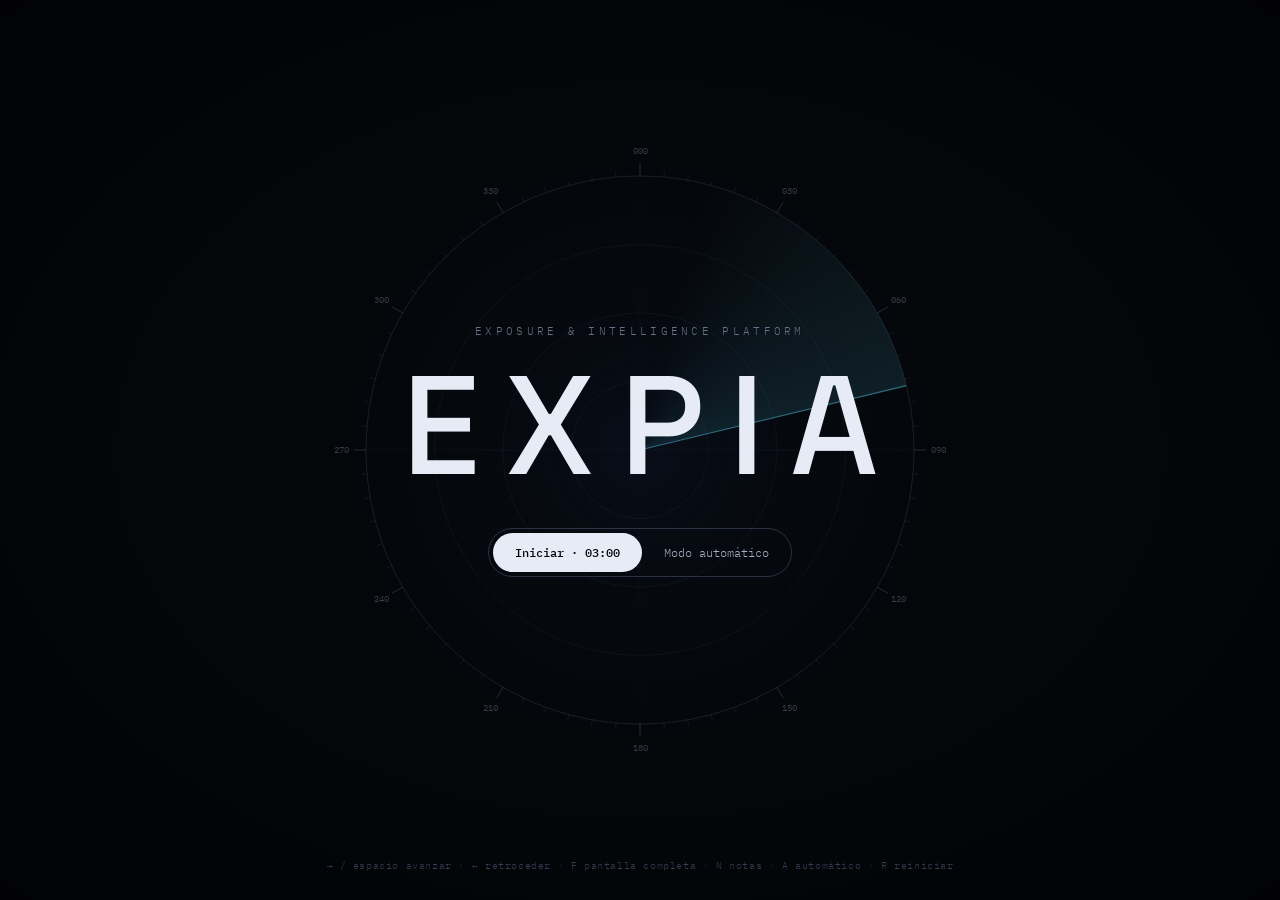
==== expia-serejemplo/index.html @ f6f75045 "EXPIA en el radar: presentación de 3 minutos (expia-serejemplo) Reloj de 180 s con ataques estimados" ====
<!doctype html>
<html lang="es">
<head>
  <meta charset="utf-8">
  <meta name="viewport" content="width=device-width, initial-scale=1">
  <title>EXPIA · En el radar</title>
  <meta name="description" content="EXPIA en tres minutos: por qué la exposición de la organización debe estar en el radar.">
  <link rel="stylesheet" href="css/styles.css">
</head>
<body>
  <!-- Radar: un único lienzo persistente -->
  <canvas id="radar" aria-hidden="true"></canvas>
  <div class="grain" aria-hidden="true"></div>

  <header class="top">
    <div class="top__brand"><b>EXPIA</b><span>/</span><span>En el radar</span></div>
    <div class="top__scene"><b data-num>00 / 10</b><span data-name>Listo</span></div>
    <div class="live" title="Ataques estimados contra una organización en Colombia desde que empezó la presentación (Check Point, oct 2026)">
      <svg class="live__ring" viewBox="0 0 36 36" aria-hidden="true"><circle class="track" cx="18" cy="18" r="15"/><circle class="fill" cx="18" cy="18" r="15"/></svg>
      <div class="live__txt">
        <span class="live__clock"><i></i><b data-clock>00:00</b><em>/ 03:00</em></span>
        <span class="live__att"><b data-attacks>0</b> ataques a una org. en Colombia desde que empezamos</span>
      </div>
    </div>
  </header>

  <!-- Pantalla de espera -->
  <div class="gate">
    <p class="gate__k">Exposure &amp; Intelligence Platform</p>
    <p class="gate__name">EXPIA</p>
    <div class="start">
      <button class="start--go" type="button">Iniciar · 03:00</button>
      <button class="start--auto" type="button">Modo automático</button>
    </div>
    <p class="gate__keys">→ / espacio avanzar · ← retroceder · F pantalla completa · N notas · A automático · R reiniciar</p>
  </div>

  <main id="stage"></main>

  <nav class="pace" aria-label="Ritmo de la presentación"></nav>
  <aside class="notes" aria-live="polite"><span>Guion</span><p></p></aside>

  <script src="js/data.js"></script>
  <script src="js/radar.js"></script>
  <script src="js/app.js"></script>
</body>
</html>
---- expia-serejemplo/css/styles.css ----
/* ==========================================================================
   EXPIA · SER EJEMPLO — ESTILOS
   Misma identidad de EXPIA: carbón azulado, Space Grotesk + IBM Plex Mono,
   colores con significado (rojo crítico, naranja alto, amarillo control,
   violeta identidad/amenaza, cian radar).
   ========================================================================== */
@font-face { font-family: 'Space Grotesk'; src: url('../assets/fonts/space-grotesk-var.woff2') format('woff2'); font-weight: 300 700; font-display: swap; }
@font-face { font-family: 'IBM Plex Mono'; src: url('../assets/fonts/plex-mono-300.woff2') format('woff2'); font-weight: 300; font-display: swap; }
@font-face { font-family: 'IBM Plex Mono'; src: url('../assets/fonts/plex-mono-400.woff2') format('woff2'); font-weight: 400; font-display: swap; }
@font-face { font-family: 'IBM Plex Mono'; src: url('../assets/fonts/plex-mono-500.woff2') format('woff2'); font-weight: 500; font-display: swap; }

:root {
  color-scheme: dark;
  --bg: #05070b;
  --ink: #e6ebf5; --ink-2: #a4afc4; --muted: #687389; --dim: #333c50;
  --line: rgba(150, 170, 215, 0.14); --line-2: rgba(150, 170, 215, 0.26);
  --cyan: #5ee2ff; --violet: #9680ff; --green: #3ddc97;
  --yellow: #ffd166; --orange: #ff8a3d; --red: #ff4558;
  --display: 'Space Grotesk', ui-sans-serif, system-ui, sans-serif;
  --mono: 'IBM Plex Mono', ui-monospace, Menlo, Consolas, monospace;
  --ease: cubic-bezier(0.16, 0.8, 0.2, 1);
  --pad: clamp(16px, 4vw, 56px);
}

* { box-sizing: border-box; margin: 0; padding: 0; }
html, body { height: 100%; overflow: hidden; }
body { background: var(--bg); color: var(--ink); font-family: var(--display); font-weight: 300; -webkit-font-smoothing: antialiased; }
b, strong { font-weight: 500; }
em { font-style: normal; color: var(--cyan); }
button { font: inherit; color: inherit; background: none; border: 0; cursor: pointer; }

#radar { position: fixed; inset: 0; z-index: 0; }
.grain { position: fixed; inset: 0; z-index: 1; pointer-events: none; background: radial-gradient(ellipse at center, transparent 45%, rgba(0,0,0,0.6) 100%); }

/* ---------- Barra superior ---------- */
.top { position: fixed; top: 0; left: 0; right: 0; z-index: 10; display: flex; align-items: center; justify-content: space-between; gap: 16px; padding: 18px var(--pad); font-family: var(--mono); font-size: 11px; letter-spacing: 0.08em; text-transform: uppercase; color: var(--muted); opacity: 0; transition: opacity 0.8s; }
.is-started .top { opacity: 1; }
.top__brand b { color: var(--ink); letter-spacing: 0.22em; }
.top__brand span { margin-left: 8px; }
.top__scene b { color: var(--cyan); font-weight: 400; margin-right: 10px; }

.live { display: flex; align-items: center; gap: 10px; padding: 6px 12px 6px 8px; border: 1px solid var(--line); border-radius: 30px; background: rgba(5, 7, 11, 0.6); backdrop-filter: blur(6px); transition: border-color 0.4s, box-shadow 0.4s; }
.live__ring { width: 30px; height: 30px; transform: rotate(-90deg); }
.live__ring circle { fill: none; stroke-width: 2; }
.live__ring .track { stroke: var(--line-2); }
.live__ring .fill { stroke: var(--red); stroke-linecap: round; }
.live__txt { display: flex; flex-direction: column; gap: 2px; }
.live__clock { display: flex; align-items: center; gap: 6px; color: var(--ink); font-size: 13px; }
.live__clock i { width: 6px; height: 6px; border-radius: 50%; background: var(--red); animation: blink 1.2s infinite; }
.live__clock em { color: var(--muted); font-size: 10px; }
.live__att { font-size: 9px; letter-spacing: 0.04em; text-transform: none; max-width: 230px; }
.live__att b { color: var(--red); font-size: 11px; }
.is-over .live__clock b { color: var(--red); }
.live.is-hit { animation: hit 1.6s var(--ease); }
[data-scene="here"] .live { border-color: rgba(255, 69, 88, 0.6); box-shadow: 0 0 0 6px rgba(255, 69, 88, 0.08); }
@keyframes blink { 50% { opacity: 0.25; } }
@keyframes hit { 0% { box-shadow: 0 0 0 0 rgba(255,69,88,0.8); border-color: var(--red); } 100% { box-shadow: 0 0 0 26px rgba(255,69,88,0); } }

/* ---------- Pantalla de espera ---------- */
.gate { position: fixed; inset: 0; z-index: 20; display: flex; flex-direction: column; align-items: center; justify-content: center; gap: 18px; text-align: center; padding: var(--pad); transition: opacity 0.9s, visibility 0.9s; }
.is-started .gate { opacity: 0; visibility: hidden; pointer-events: none; }
.gate__k { font-family: var(--mono); font-size: 11px; letter-spacing: 0.3em; text-transform: uppercase; color: var(--muted); }
.gate__name { font-size: clamp(56px, 11vw, 140px); font-weight: 500; letter-spacing: 0.18em; margin-right: -0.18em; line-height: 1; }
.start { display: flex; align-items: center; gap: 4px; margin-top: 14px; padding: 4px; border: 1px solid var(--line-2); border-radius: 40px; font-family: var(--mono); font-size: 12px; letter-spacing: 0.12em; text-transform: uppercase; }
.start--go { padding: 12px 22px; border-radius: 30px; background: var(--ink); color: var(--bg); font-weight: 500; transition: background 0.3s; }
.start--go:hover { background: var(--cyan); }
.start--auto { padding: 12px 18px; color: var(--ink-2); border-radius: 30px; }
.start--auto:hover { color: var(--ink); background: rgba(150,170,215,0.1); }
.gate__keys { position: absolute; bottom: 28px; left: var(--pad); right: var(--pad); font-family: var(--mono); font-size: 10px; color: var(--dim); letter-spacing: 0.06em; }

/* ---------- Escenas ---------- */
#stage { position: fixed; inset: 0; z-index: 5; pointer-events: none; }
.scene { position: absolute; inset: 0; padding: 96px var(--pad) 80px; opacity: 0; visibility: hidden; transition: opacity 0.7s, visibility 0.7s; }
.scene.is-active { opacity: 1; visibility: visible; transition-delay: 0.25s; }
.scene > * { transition: transform 1.1s var(--ease), opacity 1.1s var(--ease); }
.scene:not(.is-active) > * { transform: translateY(18px); opacity: 0; }
.scene.is-active > * { transition-delay: 0.35s; }

/* Entradas escalonadas */
.r { display: inline-block; opacity: 0; transform: translateY(14px); transition: opacity 0.9s var(--ease), transform 0.9s var(--ease); }
.is-active .r { opacity: 1; transform: none; }
.center .r:nth-child(1), .mega .r:nth-child(1) { transition-delay: 0.4s; }
.mega .r:nth-child(2) { transition-delay: 0.9s; }
.center > .r:nth-child(2) { transition-delay: 1.2s; }
.center > .r:nth-child(3) { transition-delay: 2.0s; }
.center > .r:nth-child(4) { transition-delay: 2.8s; }
.center > .r:nth-child(5) { transition-delay: 3.4s; }
.center > .r:nth-child(6) { transition-delay: 4s; }
.scene--hook .lead.r { transition-delay: 1.9s; color: var(--red); }

.k { font-family: var(--mono); font-size: 11px; letter-spacing: 0.22em; text-transform: uppercase; color: var(--cyan); margin-bottom: 18px; }
.mega { font-size: clamp(44px, 8vw, 112px); font-weight: 500; line-height: 0.98; letter-spacing: -0.03em; }
.mega--s { font-size: clamp(34px, 5.4vw, 76px); margin: 18px 0 8px; }
.h2 { font-size: clamp(24px, 3.2vw, 44px); font-weight: 400; line-height: 1.1; letter-spacing: -0.02em; max-width: 18ch; }
.h2--xl { font-size: clamp(30px, 4.4vw, 62px); max-width: 20ch; margin: 0 auto; }
.lead { font-size: clamp(20px, 2.4vw, 32px); line-height: 1.2; letter-spacing: -0.01em; color: var(--ink); }
.lead--s { font-size: clamp(17px, 1.8vw, 24px); margin-top: 22px; color: var(--ink-2); }
.lead--s b { color: var(--ink); }
.sub { margin-top: 14px; font-size: clamp(14px, 1.3vw, 17px); color: var(--ink-2); line-height: 1.45; max-width: 44ch; }
.sub b { color: var(--ink); }
.sub s { color: var(--muted); }
.src { margin-top: 10px; font-family: var(--mono); font-size: 10px; letter-spacing: 0.06em; color: var(--muted); }
.src::before { content: 'Fuente · '; color: var(--dim); }

.center { position: absolute; inset: 0; display: flex; flex-direction: column; align-items: center; justify-content: center; text-align: center; padding: 96px var(--pad) 80px; }
.col { position: absolute; top: 50%; left: var(--pad); transform: translateY(-50%); max-width: min(560px, 52vw); }
.col--wide { max-width: min(760px, 62vw); }
.scene:not(.is-active) > .col { transform: translateY(calc(-50% + 18px)); }
.corner { position: absolute; }
.corner.tl { top: 96px; left: var(--pad); }
.corner.br { right: var(--pad); bottom: 88px; text-align: right; max-width: 460px; }
.corner.br .h2 { margin-left: auto; }
.corner.br .sub { margin-left: auto; }
.bottom-line { position: absolute; left: var(--pad); bottom: 70px; font-size: clamp(16px, 1.6vw, 22px); color: var(--ink-2); max-width: 34ch; }
.bottom-line b { color: var(--red); }

/* Número gigante */
.giant { font-size: clamp(96px, 17vw, 230px); font-weight: 500; line-height: 0.85; letter-spacing: -0.05em; font-variant-numeric: tabular-nums; }
.giant small { font-size: 0.42em; color: var(--ink-2); margin-left: 0.05em; letter-spacing: -0.02em; }
.giant--red { color: var(--red); font-size: clamp(84px, 14vw, 200px); }
.scene--door .giant { color: var(--orange); margin-bottom: 14px; }
.scene--here .lead { margin-top: 14px; }
.arrow-up { color: var(--red); font-weight: 500; }

/* Carrera */
.race { display: grid; gap: 14px; margin: 6px 0 8px; }
.race__row { display: grid; grid-template-columns: minmax(150px, auto) 1fr; gap: 22px; align-items: center; }
.race__n { font-size: clamp(54px, 7vw, 96px); font-weight: 500; letter-spacing: -0.04em; line-height: 1; font-variant-numeric: tabular-nums; }
.race__n small { font-size: 0.3em; color: var(--ink-2); margin-left: 6px; letter-spacing: 0; }
.att .race__n { color: var(--red); }
.def .race__n { color: var(--ink-2); }
.race__l { font-size: clamp(14px, 1.3vw, 17px); color: var(--ink-2); line-height: 1.4; max-width: 34ch; }
.race__bar { position: relative; height: 2px; background: var(--line); margin: 8px 0; }
.race__bar i { position: absolute; top: -1px; height: 4px; border-radius: 2px; transform-origin: left; transform: scaleX(0); transition: transform 1.6s var(--ease); }
.race__bar .a { left: 0; width: 14%; background: var(--red); transition-delay: 0.9s; }
.race__bar .b { left: 14%; width: 86%; background: var(--dim); transition-delay: 1.6s; transition-duration: 3s; }
.is-active .race__bar i { transform: scaleX(1); }
.race__patch { position: absolute; left: 14%; top: -22px; transform: translateX(-50%); font-family: var(--mono); font-size: 9px; letter-spacing: 0.14em; text-transform: uppercase; color: var(--yellow); }
.race__patch::after { content: ''; position: absolute; left: 50%; top: 16px; width: 1px; height: 14px; background: var(--yellow); }

/* IA */
.center--ai .k { color: var(--violet); }
.stats { display: flex; gap: clamp(24px, 5vw, 72px); margin: 34px 0 6px; justify-content: center; }
.stats div { display: flex; flex-direction: column; gap: 4px; }
.stats b { font-size: clamp(42px, 6vw, 84px); font-weight: 500; letter-spacing: -0.04em; line-height: 1; color: var(--violet); font-variant-numeric: tabular-nums; }
.stats span, .counts span { font-family: var(--mono); font-size: 11px; letter-spacing: 0.08em; text-transform: uppercase; color: var(--ink-2); }
.pill { margin-top: 26px; display: inline-flex; gap: 10px; align-items: baseline; padding: 10px 18px; border: 1px solid rgba(150,128,255,0.4); border-radius: 30px; font-size: 15px; color: var(--ink-2); }
.pill b { color: var(--ink); }
.pill i { font-style: normal; font-family: var(--mono); font-size: 9px; color: var(--muted); }

/* Ruido */
.counts { display: grid; gap: 16px; }
.counts div { display: flex; flex-direction: column; }
.counts b { font-size: clamp(36px, 4.6vw, 64px); font-weight: 500; letter-spacing: -0.03em; line-height: 1; font-variant-numeric: tabular-nums; }
.counts div:first-child b { color: var(--orange); }
.counts div:last-child b { color: var(--red); }

/* EXPIA */
.top-center { position: absolute; top: 84px; left: 0; right: 0; text-align: center; padding: 0 var(--pad); }
.top-center .h2 { margin: 6px auto 0; max-width: 26ch; font-size: clamp(20px, 2.3vw, 32px); color: var(--ink-2); }
.brand { font-size: clamp(40px, 5.4vw, 76px); font-weight: 500; letter-spacing: 0.2em; margin-right: -0.2em; line-height: 1; }
.brand span { display: block; margin-top: 10px; font-family: var(--mono); font-size: 11px; font-weight: 400; letter-spacing: 0.3em; color: var(--cyan); text-transform: uppercase; }
.brand--c { margin-top: 30px; font-size: clamp(28px, 3.4vw, 46px); }
.pillars { position: absolute; left: var(--pad); right: var(--pad); bottom: 72px; display: grid; grid-template-columns: repeat(4, 1fr); gap: 1px; background: var(--line); border: 1px solid var(--line); }
.pillars div { background: rgba(5, 7, 11, 0.82); padding: 16px 18px; display: flex; flex-direction: column; gap: 4px; opacity: 0; transform: translateY(10px); transition: opacity 0.8s var(--ease), transform 0.8s var(--ease); }
.is-active .pillars div { opacity: 1; transform: none; }
.is-active .pillars div:nth-child(1) { transition-delay: 6s; }
.is-active .pillars div:nth-child(2) { transition-delay: 7.2s; }
.is-active .pillars div:nth-child(3) { transition-delay: 8.4s; }
.is-active .pillars div:nth-child(4) { transition-delay: 9.6s; }
.pillars i { font-style: normal; font-family: var(--mono); font-size: 10px; color: var(--cyan); }
.pillars b { font-size: 20px; }
.pillars span { font-size: 13px; color: var(--ink-2); line-height: 1.35; }
.pillars div:last-child b { color: var(--green); }
.tag-note { position: absolute; right: var(--pad); bottom: 48px; font-family: var(--mono); font-size: 9px; color: var(--dim); letter-spacing: 0.1em; text-transform: uppercase; }

/* Resultado */
.funnel { display: grid; gap: 6px; margin-bottom: 26px; }
.funnel div { width: var(--w); display: flex; align-items: baseline; gap: 14px; padding: 10px 16px; border-left: 2px solid var(--line-2); background: linear-gradient(90deg, rgba(150,170,215,0.1), rgba(150,170,215,0)); opacity: 0; transform: translateX(-12px); transition: opacity 0.8s var(--ease), transform 0.8s var(--ease); }
.is-active .funnel div { opacity: 1; transform: none; }
.is-active .funnel div:nth-child(2) { transition-delay: 0.5s; }
.is-active .funnel div:nth-child(3) { transition-delay: 1s; }
.is-active .funnel div:nth-child(4) { transition-delay: 1.5s; }
.funnel b { font-size: clamp(24px, 2.8vw, 38px); font-weight: 500; letter-spacing: -0.02em; font-variant-numeric: tabular-nums; min-width: 5.6ch; }
.funnel span { font-family: var(--mono); font-size: 11px; letter-spacing: 0.1em; text-transform: uppercase; color: var(--ink-2); }
.funnel .hot { border-left-color: var(--red); background: linear-gradient(90deg, rgba(255,69,88,0.22), rgba(255,69,88,0)); }
.funnel .hot b { color: var(--red); }
.money { display: flex; gap: 32px; flex-wrap: wrap; }
.money div { display: flex; flex-direction: column; gap: 4px; }
.money b { font-size: clamp(22px, 2.4vw, 32px); font-weight: 500; }
.money span { font-size: 13px; color: var(--ink-2); max-width: 26ch; }
.money .good b { color: var(--green); }

/* Cierre */
.scene--close .lead { color: var(--ink-2); display: block; }
.scene--close .lead + .lead { color: var(--ink); }
.ask { margin-top: 34px; padding: 12px 22px; border: 1px solid var(--line-2); border-radius: 30px; font-family: var(--mono); font-size: 12px; letter-spacing: 0.12em; text-transform: uppercase; color: var(--ink); }
.sources { position: absolute; bottom: 44px; left: var(--pad); right: var(--pad); font-family: var(--mono); font-size: 9px; color: var(--muted); letter-spacing: 0.04em; line-height: 1.6; }

/* ---------- Ritmo y notas ---------- */
.pace { position: fixed; left: var(--pad); right: var(--pad); bottom: 22px; z-index: 10; display: flex; gap: 4px; opacity: 0; transition: opacity 0.8s; }
.is-started .pace { opacity: 1; }
.pace button { position: relative; height: 12px; }
.pace button::before, .pace button::after { content: ''; position: absolute; left: 0; right: 0; top: 5px; height: 2px; }
.pace button::before { background: var(--line-2); }
.pace button::after { background: var(--cyan); transform-origin: left; transform: scaleX(var(--p, 0)); transition: transform 0.3s linear; }
.pace button.done::after { background: var(--ink-2); }
.is-over .pace button.cur::after { background: var(--red); }
.is-auto .pace::before { content: 'Auto'; position: absolute; right: 0; top: -16px; font-family: var(--mono); font-size: 9px; color: var(--cyan); letter-spacing: 0.14em; text-transform: uppercase; }

.notes { position: fixed; left: 50%; bottom: 46px; z-index: 30; transform: translate(-50%, 20px); width: min(780px, calc(100% - 32px)); padding: 14px 18px; border: 1px solid var(--line-2); border-radius: 6px; background: rgba(5, 7, 11, 0.94); opacity: 0; visibility: hidden; transition: all 0.4s var(--ease); }
.show-notes .notes { opacity: 1; visibility: visible; transform: translate(-50%, 0); }
.notes span { font-family: var(--mono); font-size: 9px; letter-spacing: 0.2em; text-transform: uppercase; color: var(--cyan); }
.notes p { margin-top: 6px; font-size: 15px; line-height: 1.5; color: var(--ink); }

/* ---------- Pantallas angostas ---------- */
@media (max-width: 860px) {
  .top { flex-wrap: wrap; padding-top: 12px; }
  .top__scene { display: none; }
  .live__att { max-width: 150px; }
  .col, .col--wide { max-width: none; right: var(--pad); }
  .race__row { grid-template-columns: 1fr; gap: 4px; }
  .pillars { grid-template-columns: 1fr 1fr; bottom: 50px; }
  .pillars div { padding: 10px 12px; }
  .pillars span { display: none; }
  .stats { gap: 18px; }
  .corner.br { left: var(--pad); }
  .money { gap: 16px; }
}
@media (prefers-reduced-motion: reduce) {
  *, *::before, *::after { transition-duration: 0.01s !important; animation: none !important; }
}
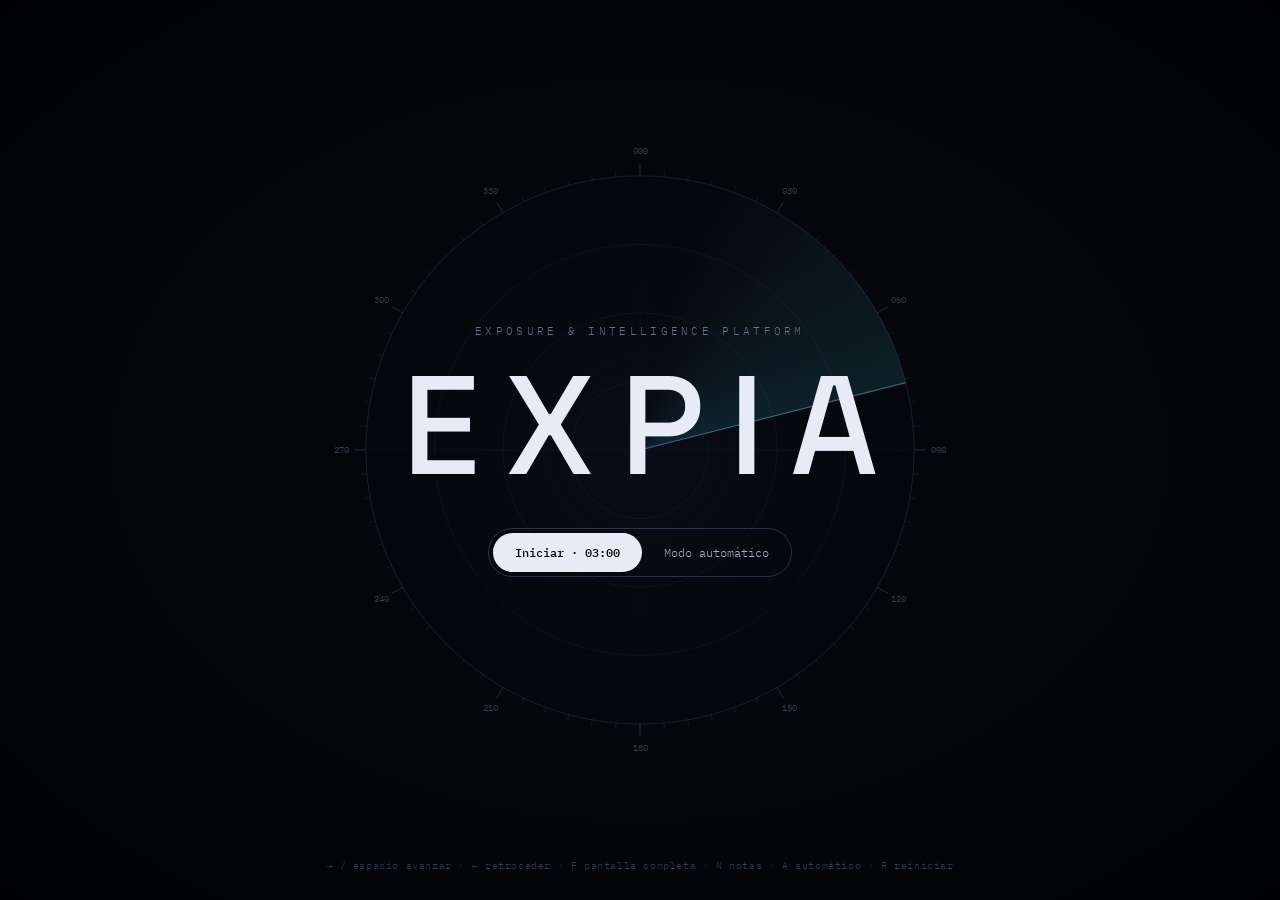
==== commit 0af5a6c3: "EXPIA en el radar: versión para vicepresidentes con foco en banca Lenguaje de negocio sin tecnicismo" ====
--- a/expia-serejemplo/index.html
+++ b/expia-serejemplo/index.html
@@ -15,11 +15,11 @@
   <header class="top">
     <div class="top__brand"><b>EXPIA</b><span>/</span><span>En el radar</span></div>
     <div class="top__scene"><b data-num>00 / 10</b><span data-name>Listo</span></div>
-    <div class="live" title="Ataques estimados contra una organización en Colombia desde que empezó la presentación (Check Point, oct 2026)">
+    <div class="live" title="Intentos de ataque estimados contra una organización en Colombia desde que empezó la presentación (Check Point, oct 2026)">
       <svg class="live__ring" viewBox="0 0 36 36" aria-hidden="true"><circle class="track" cx="18" cy="18" r="15"/><circle class="fill" cx="18" cy="18" r="15"/></svg>
       <div class="live__txt">
         <span class="live__clock"><i></i><b data-clock>00:00</b><em>/ 03:00</em></span>
-        <span class="live__att"><b data-attacks>0</b> ataques a una org. en Colombia desde que empezamos</span>
+        <span class="live__att"><b data-attacks>0</b> intentos de ataque a una org. en Colombia desde que empezamos</span>
       </div>
     </div>
   </header>
--- a/expia-serejemplo/css/styles.css
+++ b/expia-serejemplo/css/styles.css
@@ -117,9 +117,12 @@
 /* Número gigante */
 .giant { font-size: clamp(96px, 17vw, 230px); font-weight: 500; line-height: 0.85; letter-spacing: -0.05em; font-variant-numeric: tabular-nums; }
 .giant small { font-size: 0.42em; color: var(--ink-2); margin-left: 0.05em; letter-spacing: -0.02em; }
-.giant--red { color: var(--red); font-size: clamp(84px, 14vw, 200px); }
-.scene--door .giant { color: var(--orange); margin-bottom: 14px; }
-.scene--here .lead { margin-top: 14px; }
+.tone--orange .giant { color: var(--orange); }
+.tone--violet .giant { color: var(--violet); }
+.tone--red .giant { color: var(--red); }
+.tone--violet .k { color: var(--violet); }
+.giant { margin-bottom: 14px; }
+.giant .pre { font-size: 0.26em; margin: 0 0.2em 0 0; vertical-align: 0.95em; color: var(--ink-2); }
 .arrow-up { color: var(--red); font-weight: 500; }
 
 /* Carrera */
